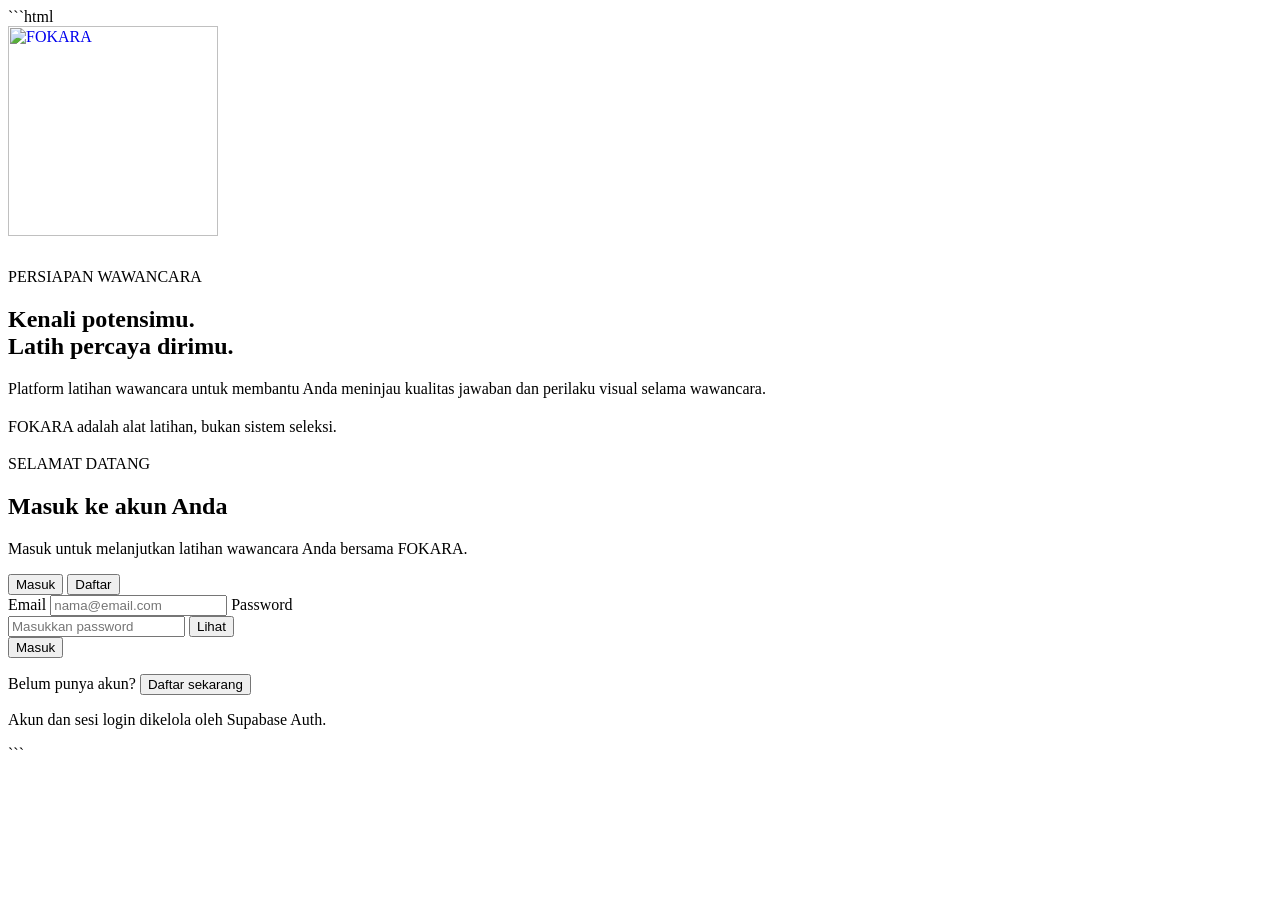
==== frontend/web/login.html @ bbd0a417 "Improve FOKARA UI copywriting and report interface" ====
```html
<!doctype html>
<html lang="id" data-theme="langit">

<head>
  <meta charset="utf-8">
  <meta name="viewport" content="width=device-width,initial-scale=1">
  <meta name="theme-color" content="#01957F">

  <title>Masuk · FOKARA</title>

  <link rel="icon" href="assets/img/favicon.svg">
  <link rel="stylesheet" href="assets/css/tokens.css">
  <link rel="stylesheet" href="assets/css/base.css">
  <link rel="stylesheet" href="assets/css/components.css">
  <link rel="stylesheet" href="assets/css/pages/auth.css">

  <style>
    .auth-brand {
      display: inline-flex;
      align-items: center;
      text-decoration: none;
      margin-bottom: 32px;
    }

    .auth-logo {
      display: block;
      width: 210px;
      max-width: 100%;
      height: auto;
      object-fit: contain;
    }

    .auth-disclaimer {
      line-height: 1.6;
    }

    @media (max-width: 768px) {
      .auth-logo {
        width: 175px;
      }
    }
  </style>
</head>

<body class="auth-page" data-root="">

  <main class="auth-layout">

    <!-- BAGIAN INTRO / BRAND -->
    <section class="auth-intro">

      <a class="auth-brand" href="login.html" aria-label="FOKARA">
        <img
          src="assets/img/fokara-logo.png"
          alt="FOKARA"
          class="auth-logo"
        >
      </a>

      <div class="auth-intro-copy">
        <span class="auth-kicker">PERSIAPAN WAWANCARA</span>

        <h1>
          Kenali potensimu.<br>
          <span>Latih percaya dirimu.</span>
        </h1>

        <p>
          Platform latihan wawancara untuk membantu Anda meninjau kualitas jawaban dan perilaku visual selama wawancara.
        </p>
      </div>

      <p class="auth-disclaimer">
        FOKARA adalah alat latihan, bukan sistem seleksi.
      </p>

    </section>


    <!-- BAGIAN FORM LOGIN -->
    <section class="auth-panel-wrap">

      <div class="auth-panel">

        <div class="auth-heading">
          <span class="auth-kicker">SELAMAT DATANG</span>

          <h2 id="formTitle">Masuk ke akun Anda</h2>

          <p id="formSubtitle">
            Masuk untuk melanjutkan latihan wawancara Anda bersama FOKARA.
          </p>
        </div>


        <!-- TAB LOGIN DAN REGISTER -->
        <div class="auth-tabs" role="tablist" aria-label="Jenis autentikasi">

          <button
            class="auth-tab active"
            id="loginTab"
            type="button"
          >
            Masuk
          </button>

          <button
            class="auth-tab"
            id="registerTab"
            type="button"
          >
            Daftar
          </button>

        </div>


        <!-- FORM AUTENTIKASI -->
        <form
          id="authForm"
          class="auth-form"
          method="post"
          action="#"
          onsubmit="return false;"
        >

          <!-- NAMA LENGKAP -->
          <div id="nameWrap" hidden>
            <label for="fullName">Nama lengkap</label>

            <input
              id="fullName"
              name="fullName"
              type="text"
              placeholder="Nama lengkap"
              autocomplete="name"
              minlength="2"
            >
          </div>


          <!-- EMAIL -->
          <label for="email">Email</label>

          <input
            id="email"
            name="email"
            type="email"
            placeholder="nama@email.com"
            autocomplete="email"
            required
          >


          <!-- PASSWORD -->
          <label for="password">Password</label>

          <div class="password-wrap">

            <input
              id="password"
              name="password"
              type="password"
              placeholder="Masukkan password"
              autocomplete="current-password"
              minlength="8"
              required
            >

            <button
              type="button"
              id="togglePassword"
              class="password-toggle"
              aria-label="Tampilkan password"
            >
              Lihat
            </button>

          </div>


          <!-- KONFIRMASI PASSWORD -->
          <div id="confirmWrap" hidden>

            <label for="confirmPassword">
              Konfirmasi password
            </label>

            <input
              id="confirmPassword"
              name="confirmPassword"
              type="password"
              placeholder="Ulangi password"
              autocomplete="new-password"
              minlength="8"
            >

          </div>


          <!-- TOMBOL SUBMIT -->
          <button
            id="submitBtn"
            class="btn primary auth-submit"
            type="submit"
          >
            Masuk
          </button>


          <!-- PESAN AUTENTIKASI -->
          <p
            id="authMessage"
            class="auth-message"
            role="status"
            aria-live="polite"
          ></p>

        </form>


        <!-- PINDAH LOGIN / REGISTER -->
        <p class="auth-switch" id="switchText">

          <span id="switchPrompt">
            Belum punya akun?
          </span>

          <button
            type="button"
            id="switchMode"
          >
            Daftar sekarang
          </button>

        </p>


        <!-- INFORMASI KEAMANAN -->
        <p class="auth-security">
          Akun dan sesi login dikelola oleh Supabase Auth.
        </p>

      </div>

    </section>

  </main>


  <!-- JAVASCRIPT AUTENTIKASI -->
  <script
    type="module"
    src="assets/js/pages/login.js"
  ></script>

</body>
</html>
```
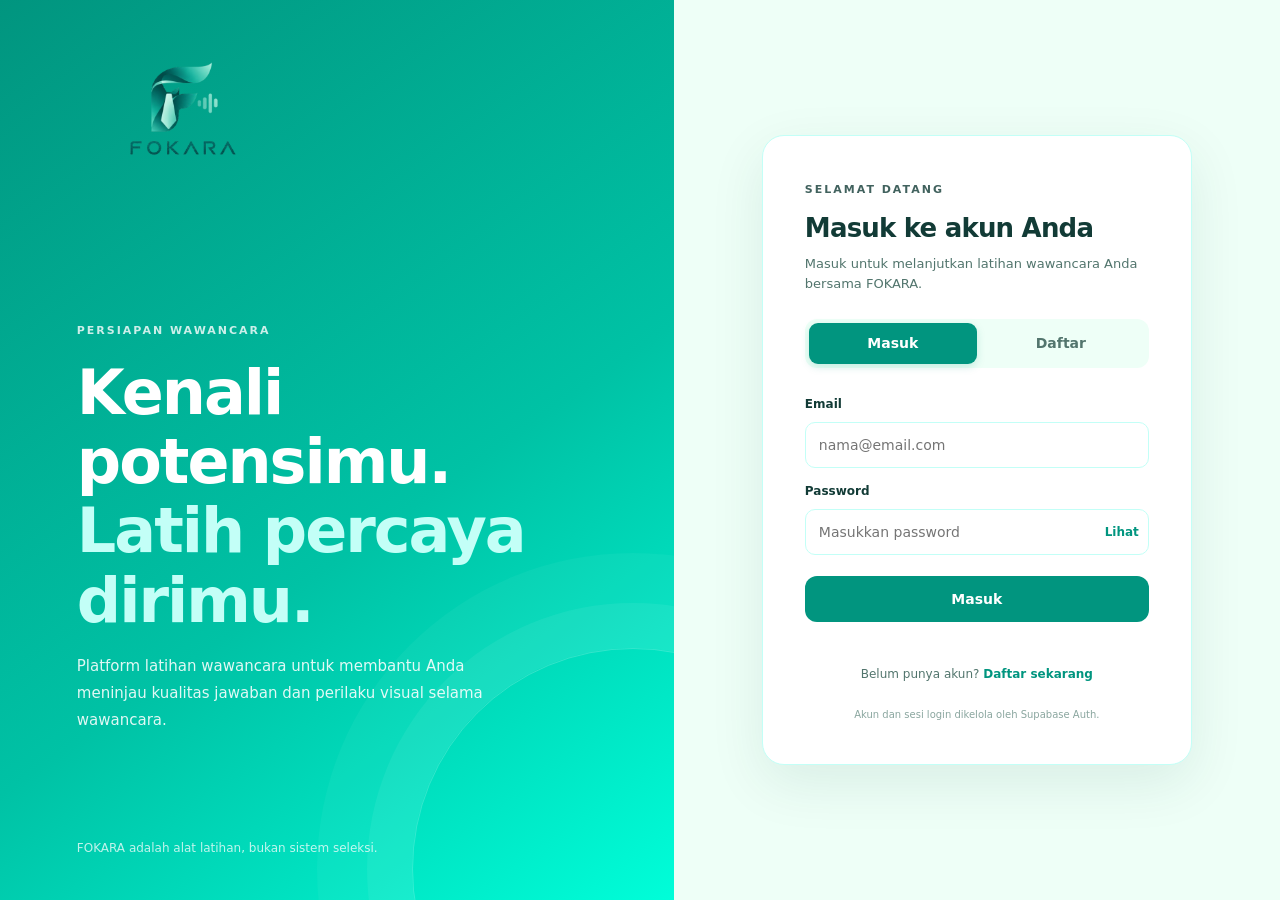
==== commit 6e03d4e8: "Add FOKARA application" ====
--- a/frontend/web/login.html
+++ b/frontend/web/login.html
@@ -1,4 +1,4 @@
-```html
+
 <!doctype html>
 <html lang="id" data-theme="langit">
 
@@ -257,4 +257,3 @@
 
 </body>
 </html>
-```
--- a/frontend/web/assets/css/tokens.css
+++ b/frontend/web/assets/css/tokens.css
@@ -0,0 +1,88 @@
+
+:root {
+  --font: "Plus Jakarta Sans", Inter, system-ui, -apple-system, "Segoe UI", sans-serif;
+
+  --r-lg: 18px;
+  --r-md: 12px;
+  --r-sm: 8px;
+
+  --shadow:
+    0 1px 2px rgba(1, 64, 54, .04),
+    0 8px 24px rgba(1, 64, 54, .07);
+}
+
+
+/* =====================================================
+   TEMA LANGIT
+===================================================== */
+
+:root,
+[data-theme="langit"] {
+  --bg: #EEFFF7;
+  --surface: #FFFFFF;
+
+  --ink: #123B36;
+  --text: #123B36;
+  --muted: #52756D;
+  --line: #C3FFF7;
+
+  --accent: #01957F;
+  --accent-strong: #007D6B;
+  --accent-soft: #C3FFF7;
+
+  --good: #01957F;
+  --warn: #C18A36;
+  --bad: #C65B65;
+
+  --tie: #00C2A5;
+}
+
+
+/* =====================================================
+   TEMA MINT
+===================================================== */
+
+[data-theme="mint"] {
+  --bg: #F0FAF4;
+  --surface: #FFFFFF;
+
+  --ink: #254A3A;
+  --text: #254A3A;
+  --muted: #63816F;
+  --line: #D5EBDD;
+
+  --accent: #438B70;
+  --accent-strong: #317257;
+  --accent-soft: #DDF4E8;
+
+  --good: #438B70;
+  --warn: #C18A36;
+  --bad: #C65B65;
+
+  --tie: #76B99A;
+}
+
+
+/* =====================================================
+   TEMA PERSIK
+===================================================== */
+
+[data-theme="persik"] {
+  --bg: #FFF7F2;
+  --surface: #FFFFFF;
+
+  --ink: #563B34;
+  --text: #563B34;
+  --muted: #92736A;
+  --line: #F5DCD0;
+
+  --accent: #D77B62;
+  --accent-strong: #B85D47;
+  --accent-soft: #FFE5D8;
+
+  --good: #438B70;
+  --warn: #C18A36;
+  --bad: #C65B65;
+
+  --tie: #F0A48C;
+}
--- a/frontend/web/assets/css/base.css
+++ b/frontend/web/assets/css/base.css
@@ -0,0 +1,38 @@
+*{box-sizing:border-box;margin:0;padding:0}
+[hidden]{display:none!important}
+body{font-family:var(--font);background:var(--bg);color:var(--ink);font-size:14px;line-height:1.5}
+a{color:inherit;text-decoration:none}
+button,select,input{font:inherit}
+button{cursor:pointer}
+h1{font-size:22px;letter-spacing:-.2px}
+h2{font-size:16px}
+h3{font-size:14px}
+.muted{color:var(--muted)}
+.small{font-size:12px}
+
+.app{display:grid;grid-template-columns:232px 1fr;min-height:100vh}
+.side{position:sticky;top:0;height:100vh;background:var(--surface);border-right:1px solid var(--line);
+  padding:20px 14px;display:flex;flex-direction:column;gap:6px}
+.brand{display:flex;align-items:center;gap:10px;padding:4px 8px 20px}
+.logo{width:28px;height:40px;flex:none;color:var(--ink)}
+.logo svg{width:100%;height:100%;display:block}
+.wordmark{display:block;font-size:20px;line-height:1;white-space:nowrap}
+.wordmark .w1{font-weight:500}
+.wordmark .w2{font-weight:800;color:var(--accent)}
+.tagline{display:block;margin-top:5px;font-size:11px;color:var(--muted);line-height:1.3;max-width:140px}
+.nav{display:flex;flex-direction:column;gap:4px}
+.nav a{display:flex;align-items:center;gap:10px;padding:10px 12px;border-radius:var(--r-md);color:var(--muted);font-weight:600}
+.nav a:hover,.nav a.on{background:var(--accent-soft);color:var(--accent-strong)}
+.nav svg{width:18px;height:18px;fill:none;stroke:currentColor;stroke-width:2;stroke-linecap:round;stroke-linejoin:round;flex:none}
+.main{padding:0 28px 32px;min-width:0}
+.top{display:flex;align-items:center;height:84px}
+
+@media(max-width:800px){
+  .app{grid-template-columns:1fr}
+  .side{position:fixed;inset:auto 0 0 0;height:auto;flex-direction:row;padding:6px 10px;z-index:20;border-right:0;border-top:1px solid var(--line)}
+  .brand{display:none}
+  .nav{flex-direction:row;width:100%;justify-content:space-around}
+  .nav a span{display:none}
+  .main{padding:0 16px 90px}
+}
+@media print{.side,.btn,.tabs{display:none!important}.app{display:block}.main{padding:0}}
--- a/frontend/web/assets/css/components.css
+++ b/frontend/web/assets/css/components.css
@@ -0,0 +1,79 @@
+.card{background:var(--surface);border:1px solid var(--line);border-radius:var(--r-lg);box-shadow:var(--shadow);padding:20px}
+.stack>*+*{margin-top:16px}
+.grid{display:grid;gap:16px}
+.g2{grid-template-columns:1fr 1fr}
+.g3{grid-template-columns:repeat(3,1fr)}
+@media(max-width:900px){.g2,.g3{grid-template-columns:1fr}}
+
+.btn{display:inline-flex;align-items:center;gap:8px;border:1px solid var(--line);background:var(--surface);color:var(--ink);
+  border-radius:var(--r-md);padding:10px 16px;font-weight:600;transition:.15s}
+.btn:hover:not(:disabled){border-color:var(--accent);color:var(--accent-strong)}
+.btn.primary{background:var(--accent);border-color:var(--accent);color:#fff}
+.btn.primary:hover:not(:disabled){background:var(--accent-strong);border-color:var(--accent-strong);color:#fff}
+.btn:disabled{opacity:.5;cursor:not-allowed}
+
+.badge{display:inline-block;padding:3px 12px;border-radius:99px;font-size:12px;font-weight:700}
+.badge.good{background:color-mix(in srgb,var(--good) 14%,#fff);color:var(--good)}
+.badge.warn{background:color-mix(in srgb,var(--warn) 18%,#fff);color:#b27300}
+.badge.bad{background:color-mix(in srgb,var(--bad) 14%,#fff);color:var(--bad)}
+.chip{display:inline-block;padding:4px 12px;border-radius:99px;background:var(--accent-soft);color:var(--accent-strong);font-size:12px;font-weight:600}
+
+.bar{height:8px;border-radius:99px;background:var(--line);overflow:hidden}
+.bar i{display:block;height:100%;border-radius:99px}
+.tabs{display:flex;gap:6px;flex-wrap:wrap;margin-bottom:14px}
+.tab{border:1px solid var(--line);background:var(--surface);border-radius:99px;padding:5px 14px;font-weight:600;color:var(--muted)}
+.tab.on{background:var(--accent);border-color:var(--accent);color:#fff}
+
+.toast{position:fixed;bottom:24px;left:50%;transform:translate(-50%,16px);background:var(--ink);color:#fff;
+  padding:10px 16px;border-radius:var(--r-md);opacity:0;transition:.25s;pointer-events:none;z-index:50}
+.toast.show{opacity:1;transform:translate(-50%,0)}
+.banner{background:var(--accent-soft);color:var(--accent-strong);border-radius:var(--r-md);padding:10px 14px;font-size:13px}
+.tw{overflow-x:auto}
+.tbl{width:100%;border-collapse:collapse;font-size:13px}
+.tbl th,.tbl td{padding:10px 8px;text-align:left;border-bottom:1px solid var(--line)}
+.tbl th{color:var(--muted);font-weight:600}
+.legend{display:flex;gap:14px;flex-wrap:wrap;margin:8px 0 12px}
+.legend i{display:inline-block;width:10px;height:10px;border-radius:3px;margin-right:6px}
+.pid{margin-top:auto;padding:10px 12px;border-radius:var(--r-md);background:var(--bg);line-height:1.5}
+select{border:1px solid var(--line);border-radius:var(--r-sm);padding:7px 10px;background:var(--surface);font:inherit}
+@media(max-width:800px){.pid{display:none}}
+.top{gap:12px}
+.top-title h1{line-height:1.25}
+.top-actions{margin-left:auto;display:flex;align-items:center;gap:10px}
+.icon-btn{width:38px;height:38px;flex:none;display:grid;place-items:center;border-radius:var(--r-md);
+  border:1px solid var(--line);background:var(--surface);color:var(--ink)}
+.icon-btn svg{width:18px;height:18px;fill:none;stroke:currentColor;stroke-width:2;stroke-linecap:round;stroke-linejoin:round}
+.icon-btn:hover{border-color:var(--accent);color:var(--accent-strong)}
+.pill{display:inline-flex;align-items:center;gap:8px;border-radius:var(--r-md);padding:9px 14px;font-weight:700;font-size:13px}
+.pill.idle{background:var(--bg);border:1px solid var(--line);color:var(--muted)}
+.pill.live{background:var(--bad);color:#fff}
+.pill.live i{width:8px;height:8px;border-radius:50%;background:#fff;animation:bl 1.2s infinite}
+@keyframes bl{50%{opacity:.3}}
+
+/* =====================================================
+   FOKARA BRAND LOGO
+===================================================== */
+
+.brand {
+  display: flex;
+  align-items: center;
+  justify-content: center;
+  padding: 12px;
+  text-decoration: none;
+}
+
+.brand-logo {
+  display: block;
+  width: 145px;
+  max-width: 100%;
+  height: auto;
+  object-fit: contain;
+}
+
+/* Responsive logo */
+
+@media (max-width: 768px) {
+  .brand-logo {
+    width: 125px;
+  }
+}
--- a/frontend/web/assets/css/pages/auth.css
+++ b/frontend/web/assets/css/pages/auth.css
@@ -0,0 +1,36 @@
+.auth-page{min-height:100vh;background:var(--bg)}
+.auth-layout{min-height:100vh;display:grid;grid-template-columns:minmax(320px,1fr) minmax(420px,.9fr)}
+.auth-intro{position:relative;display:flex;flex-direction:column;justify-content:space-between;gap:40px;padding:42px clamp(28px,6vw,88px);color:#fff;background:linear-gradient(145deg,#01957F 0%,#00C2A5 58%,#00FED9 100%);overflow:hidden}
+.auth-intro:after{content:"";position:absolute;width:440px;height:440px;border:1px solid rgba(255,255,255,.2);border-radius:50%;right:-180px;bottom:-190px;box-shadow:0 0 0 45px rgba(255,255,255,.06),0 0 0 95px rgba(255,255,255,.04)}
+.auth-brand{display:inline-flex;align-items:center;gap:12px;width:max-content;color:#fff;font-size:22px;font-weight:700;letter-spacing:-.5px}
+.auth-brand>span:last-child>span{font-weight:400}
+.auth-mark{width:38px;height:38px;display:grid;place-items:center;border:1px solid rgba(255,255,255,.65);border-radius:12px;font-size:25px}
+.auth-intro-copy{position:relative;z-index:1;max-width:560px;margin:auto 0}
+.auth-kicker{font-size:11px;font-weight:800;letter-spacing:2px;opacity:.8}
+.auth-intro h1{font-size:clamp(36px,5vw,62px);line-height:1.12;letter-spacing:-2px;margin:18px 0}
+.auth-intro h1 span{color:#C3FFF7}
+.auth-intro-copy p{max-width:440px;color:rgba(255,255,255,.88);font-size:15px;line-height:1.8}
+.auth-disclaimer{position:relative;z-index:1;color:rgba(255,255,255,.75);font-size:12px}
+.auth-panel-wrap{display:grid;place-items:center;padding:36px 24px;background:#EEFFF7}
+.auth-panel{width:min(100%,430px);padding:clamp(24px,4vw,42px);background:#fff;border:1px solid #C3FFF7;border-radius:22px;box-shadow:0 18px 55px rgba(1,64,54,.09)}
+.auth-heading h2{font-size:26px;letter-spacing:-.8px;margin:10px 0 6px;color:#123B36}
+.auth-heading p{color:#52756D;font-size:13px}
+.auth-tabs{display:grid;grid-template-columns:1fr 1fr;padding:4px;margin:26px 0 22px;border-radius:12px;background:#EEFFF7}
+.auth-tab{padding:10px;border:0;border-radius:9px;background:transparent;color:#52756D;font-weight:700}
+.auth-tab.active{background:#01957F;color:#fff;box-shadow:0 3px 9px rgba(1,149,127,.18)}
+.auth-form{display:flex;flex-direction:column;gap:9px}
+.auth-form label{font-size:12px;font-weight:700;color:#123B36;margin-top:5px}
+.auth-form input{width:100%;height:46px;padding:0 13px;border:1px solid #C3FFF7;border-radius:10px;background:#fff;color:#123B36;outline:none}
+.auth-form input:focus{border-color:#01957F;box-shadow:0 0 0 3px rgba(0,194,165,.13)}
+.password-wrap{position:relative}
+.password-wrap input{padding-right:65px}
+.password-toggle{position:absolute;right:10px;top:50%;transform:translateY(-50%);border:0;background:transparent;color:#01957F;font-size:12px;font-weight:700}
+.auth-submit{width:100%;height:46px;justify-content:center;margin-top:12px;border:0}
+.auth-submit:disabled{opacity:.65;cursor:wait}
+.auth-message{min-height:18px;font-size:12px;color:#52756D}
+.auth-message.error{color:#C65B65}
+.auth-message.success{color:#01957F}
+.auth-switch{text-align:center;margin-top:16px;color:#52756D;font-size:12px}
+.auth-switch button{border:0;background:transparent;color:#01957F;font-weight:800}
+.auth-security{text-align:center;margin-top:24px;color:#8AA69F;font-size:10px}
+@media(max-width:760px){.auth-layout{grid-template-columns:1fr}.auth-intro{min-height:260px;padding:24px 26px 30px}.auth-intro-copy{margin:36px 0 0}.auth-intro h1{font-size:36px}.auth-intro-copy p{font-size:13px}.auth-disclaimer{margin-top:28px}.auth-panel-wrap{padding:24px 16px 40px}.auth-panel{box-shadow:none}}
